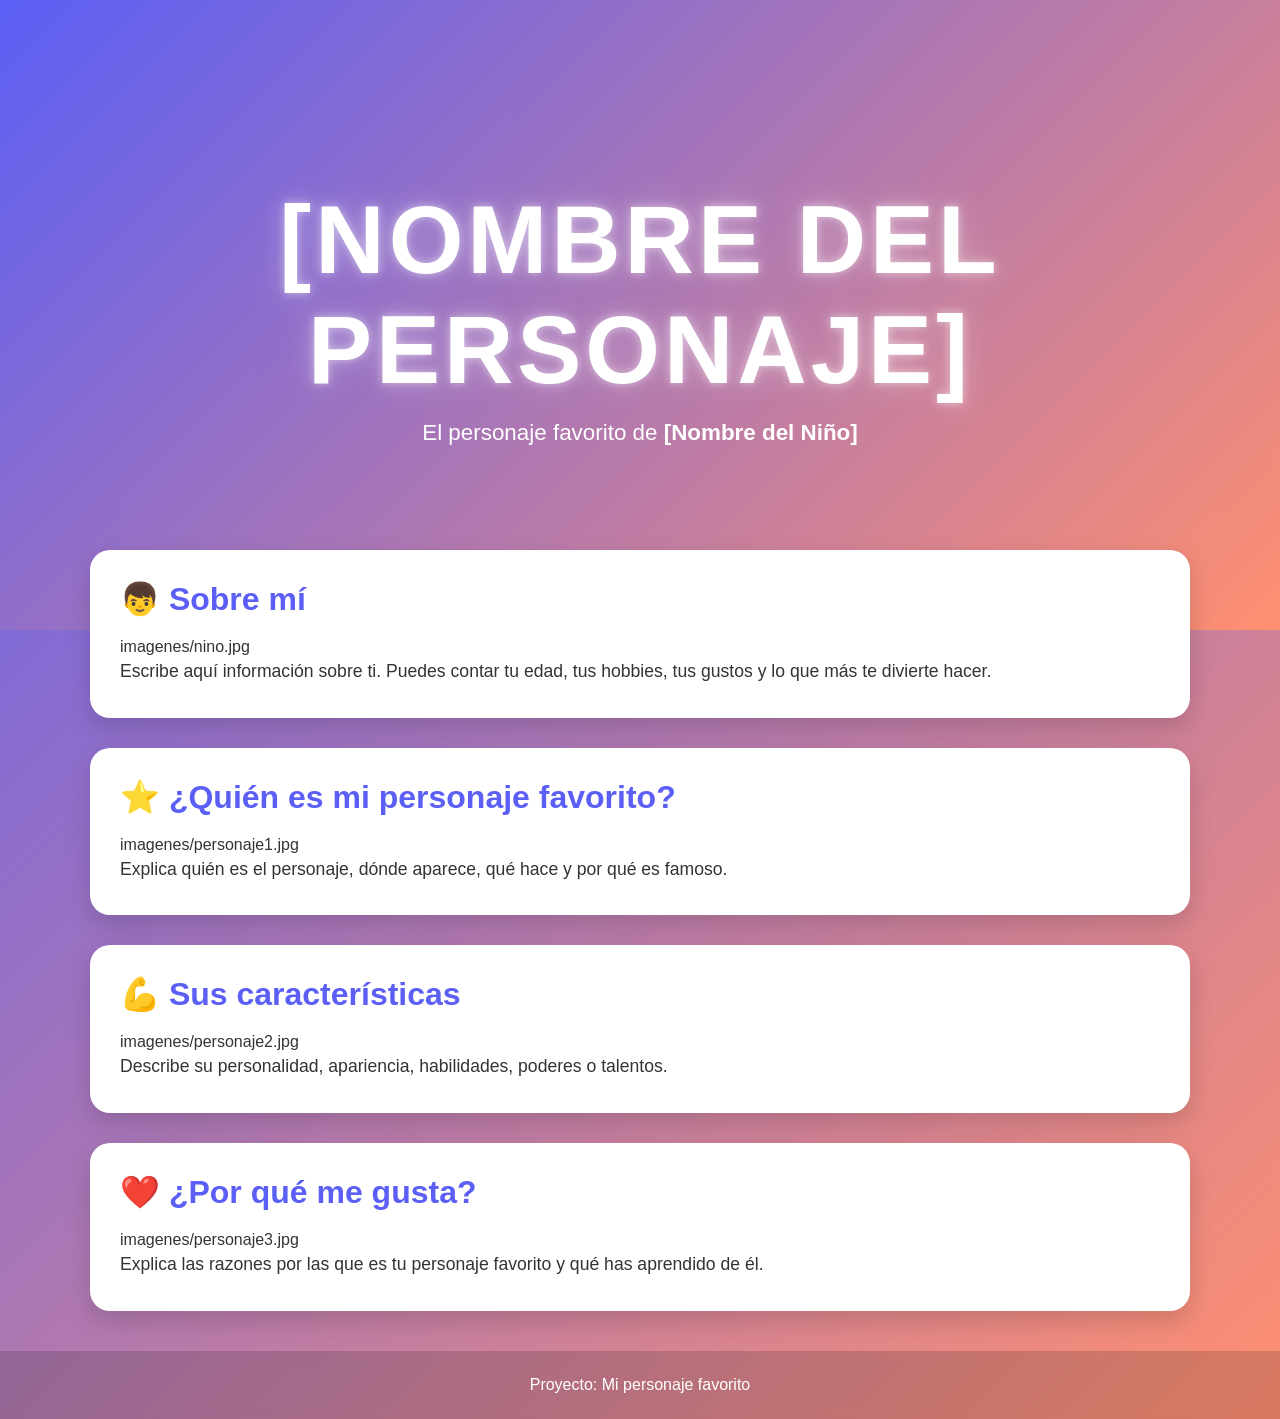
==== docs/personajeFavorito/index.html @ 9a723f3f "Automated update" ====
<!DOCTYPE html>
<html lang="es">

<head>
    <meta charset="UTF-8">
    <meta name="viewport" content="width=device-width, initial-scale=1.0">
    <title>[Nombre del Personaje]</title>
    <link rel="stylesheet" href="style.css">
</head>

<body>

    <header class="hero">
        <div class="hero-content">
            <h1>[NOMBRE DEL PERSONAJE]</h1>
            <p>El personaje favorito de <strong>[Nombre del Niño]</strong></p>
        </div>
    </header>

    <main>

        <section class="card">
            <h2>👦 Sobre mí</h2>
            imagenes/nino.jpg

            <p>
                Escribe aquí información sobre ti.
                Puedes contar tu edad, tus hobbies,
                tus gustos y lo que más te divierte hacer.
            </p>
        </section>

        <section class="card">
            <h2>⭐ ¿Quién es mi personaje favorito?</h2>
            imagenes/personaje1.jpg

            <p>
                Explica quién es el personaje, dónde aparece,
                qué hace y por qué es famoso.
            </p>
        </section>

        <section class="card">
            <h2>💪 Sus características</h2>
            imagenes/personaje2.jpg

            <p>
                Describe su personalidad, apariencia,
                habilidades, poderes o talentos.
            </p>
        </section>

        <section class="card">
            <h2>❤️ ¿Por qué me gusta?</h2>
            imagenes/personaje3.jpg

            <p>
                Explica las razones por las que es tu personaje favorito
                y qué has aprendido de él.
            </p>
        </section>

    </main>

    <footer>
        <p>Proyecto: Mi personaje favorito</p>
    </footer>

</body>

</html>
---- docs/personajeFavorito/style.css ----
/*======================================
  PALETA DE COLORES
======================================*/
:root {
    --color-primario: #5b5ff5;
    --color-secundario: #ff8f70;
}

/*======================================
  CONFIGURACIÓN GENERAL
======================================*/
* {
    margin: 0;
    padding: 0;
    box-sizing: border-box;
}

body {
    font-family: "Segoe UI", Arial, sans-serif;

    background: linear-gradient(
        135deg,
        var(--color-primario),
        var(--color-secundario)
    );

    min-height: 100vh;
    color: #333;
}

/*======================================
  HERO
======================================*/
.hero {
    height: 70vh;

    display: flex;
    justify-content: center;
    align-items: center;

    text-align: center;

    background: linear-gradient(
        135deg,
        var(--color-primario),
        var(--color-secundario)
    );

    color: white;
}

.hero-content {
    animation: aparecer 1.5s ease;
}

.hero h1 {
    font-size: clamp(3rem, 8vw, 6rem);
    letter-spacing: 4px;
    text-transform: uppercase;

    text-shadow:
        0 0 10px rgba(255,255,255,.5),
        0 0 30px rgba(255,255,255,.3);

    animation: flotar 3s ease-in-out infinite;
}

.hero p {
    font-size: 1.4rem;
    margin-top: 15px;
}

/*======================================
  CONTENEDOR
======================================*/
main {
    width: 90%;
    max-width: 1100px;

    margin: -80px auto 40px;
}

/*======================================
  TARJETAS
======================================*/
.card {
    background: white;

    margin-bottom: 30px;
    padding: 30px;

    border-radius: 20px;

    box-shadow: 0 10px 25px rgba(0,0,0,.15);

    transition: .3s;
}

.card:hover {
    transform: translateY(-8px);
}

.card h2 {
    color: var(--color-primario);
    margin-bottom: 20px;
    font-size: 2rem;
}

.card img {
    width: 100%;
    max-width: 450px;

    display: block;
    margin: 20px auto;

    border-radius: 15px;

    transition: .4s;
}

.card img:hover {
    transform: scale(1.05);
}

.card p {
    font-size: 1.1rem;
    line-height: 1.8;
}

/*======================================
  FOOTER
======================================*/
footer {
    text-align: center;

    padding: 25px;

    color: white;

    background: rgba(0,0,0,.15);

    backdrop-filter: blur(5px);
}

/*======================================
  ANIMACIONES
======================================*/
@keyframes aparecer {
    from {
        opacity: 0;
        transform: translateY(40px);
    }

    to {
        opacity: 1;
        transform: translateY(0);
    }
}

@keyframes flotar {
    0% {
        transform: translateY(0);
    }

    50% {
        transform: translateY(-10px);
    }

    100% {
        transform: translateY(0);
    }
}

/*======================================
  RESPONSIVE
======================================*/
@media (max-width: 768px) {

    .hero {
        height: 55vh;
    }

    .hero p {
        font-size: 1rem;
    }

    .card {
        padding: 20px;
    }

    .card h2 {
        font-size: 1.5rem;
    }
}
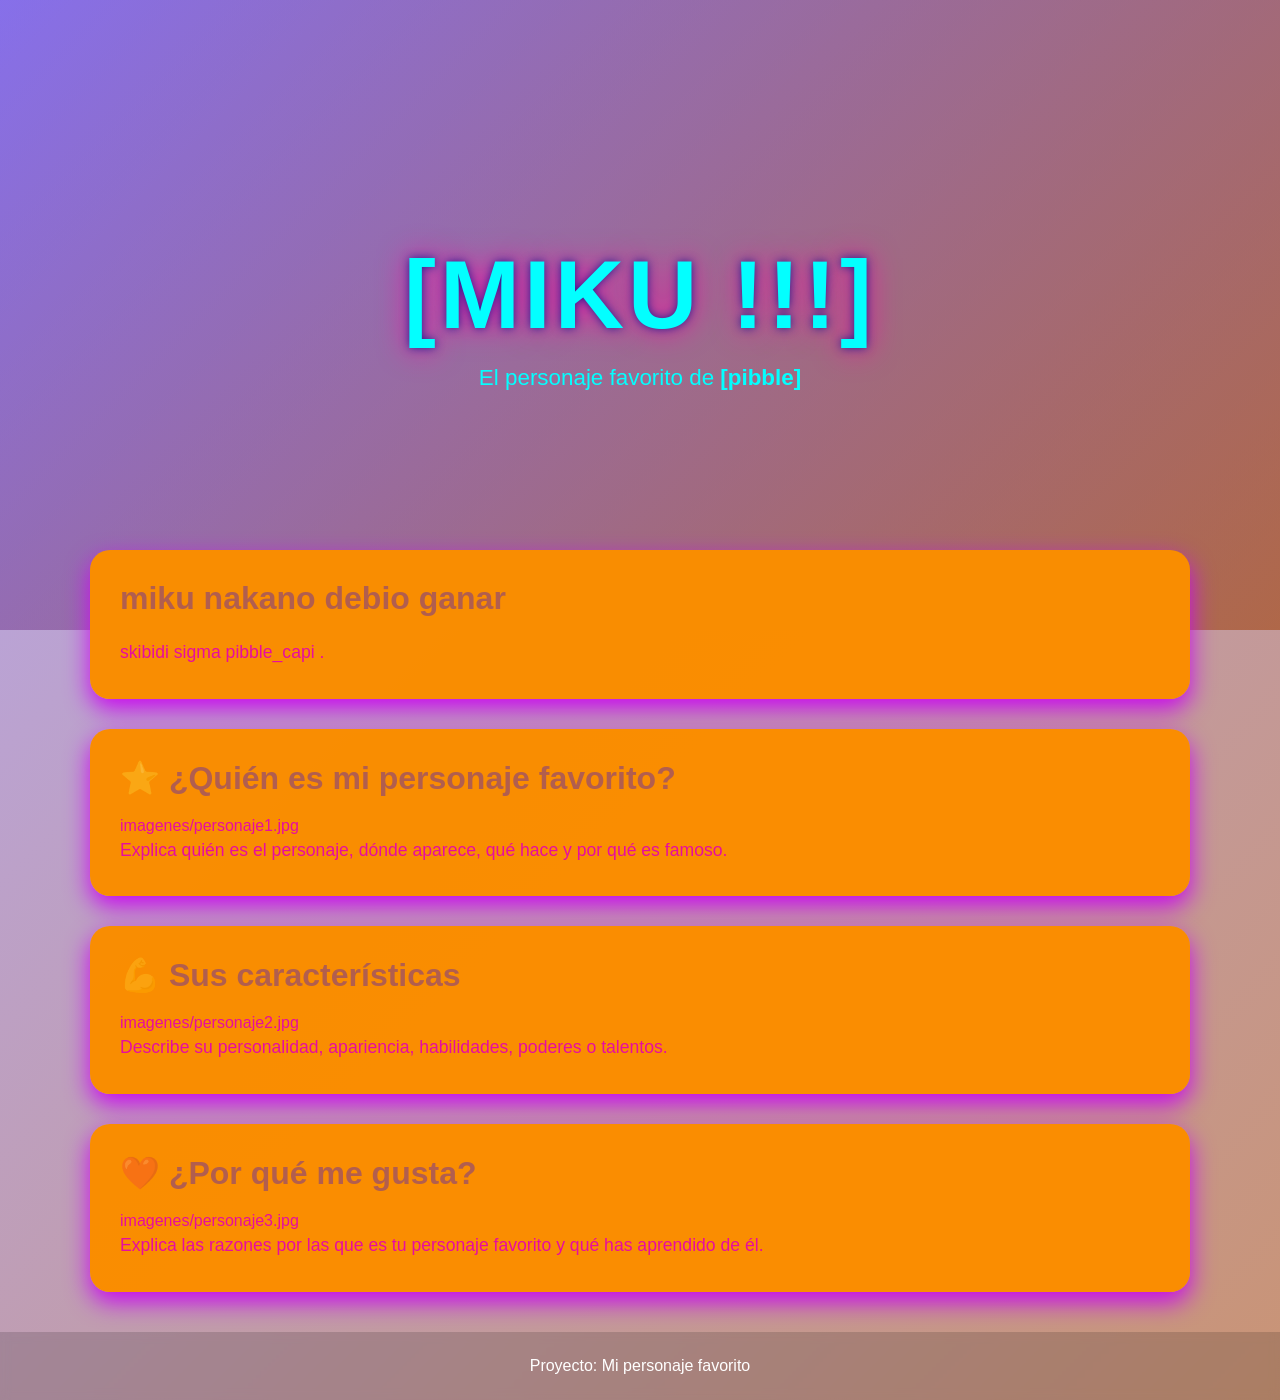
==== commit a76185e2: "steven" ====
--- a/docs/personajeFavorito/index.html
+++ b/docs/personajeFavorito/index.html
@@ -4,7 +4,7 @@
 <head>
     <meta charset="UTF-8">
     <meta name="viewport" content="width=device-width, initial-scale=1.0">
-    <title>[Nombre del Personaje]</title>
+    <title>[sigma_pibble]</title>
     <link rel="stylesheet" href="style.css">
 </head>
 
@@ -12,21 +12,22 @@
 
     <header class="hero">
         <div class="hero-content">
-            <h1>[NOMBRE DEL PERSONAJE]</h1>
-            <p>El personaje favorito de <strong>[Nombre del Niño]</strong></p>
+            <h1>[miku !!!]</h1>
+            <p>El personaje favorito de <strong>[pibble]</strong></p>
         </div>
+        <img style="100 px " src="https://imgs.search.brave.com/uAziX4pPkcynf675dCYeB0CtGGyTV3DprDBnLsvi4P8/rs:fit:860:0:0:0/g:ce/aHR0cHM6Ly9tLm1l/ZGlhLWFtYXpvbi5j/b20vaW1hZ2VzL0kv/NDFuWTRoUmFyT0wu/anBn
+        " alt="">
     </header>
 
     <main>
 
         <section class="card">
-            <h2>👦 Sobre mí</h2>
-            imagenes/nino.jpg
+            <h2>miku nakano debio ganar</h2>
+            
 
             <p>
-                Escribe aquí información sobre ti.
-                Puedes contar tu edad, tus hobbies,
-                tus gustos y lo que más te divierte hacer.
+                skibidi sigma pibble_capi
+                .
             </p>
         </section>
 
--- a/docs/personajeFavorito/style.css
+++ b/docs/personajeFavorito/style.css
@@ -2,8 +2,8 @@
   PALETA DE COLORES
 ======================================*/
 :root {
-    --color-primario: #5b5ff5;
-    --color-secundario: #ff8f70;
+    --color-primario: #310adb5b;
+    --color-secundario: #a0420c91;
 }
 
 /*======================================
@@ -25,7 +25,7 @@
     );
 
     min-height: 100vh;
-    color: #333;
+    color: #e70d9f;
 }
 
 /*======================================
@@ -46,7 +46,7 @@
         var(--color-secundario)
     );
 
-    color: white;
+    color: rgb(3, 255, 255);
 }
 
 .hero-content {
@@ -59,8 +59,8 @@
     text-transform: uppercase;
 
     text-shadow:
-        0 0 10px rgba(255,255,255,.5),
-        0 0 30px rgba(255,255,255,.3);
+        0 0 10px rgba(7, 20, 141, 0.836),
+        0 0 30px rgba(245, 6, 165, 0.993);
 
     animation: flotar 3s ease-in-out infinite;
 }
@@ -84,14 +84,14 @@
   TARJETAS
 ======================================*/
 .card {
-    background: white;
+    background: rgba(250, 142, 1, 0.993);
 
     margin-bottom: 30px;
     padding: 30px;
 
     border-radius: 20px;
 
-    box-shadow: 0 10px 25px rgba(0,0,0,.15);
+    box-shadow: 0 10px 25px rgb(201, 7, 240);
 
     transition: .3s;
 }
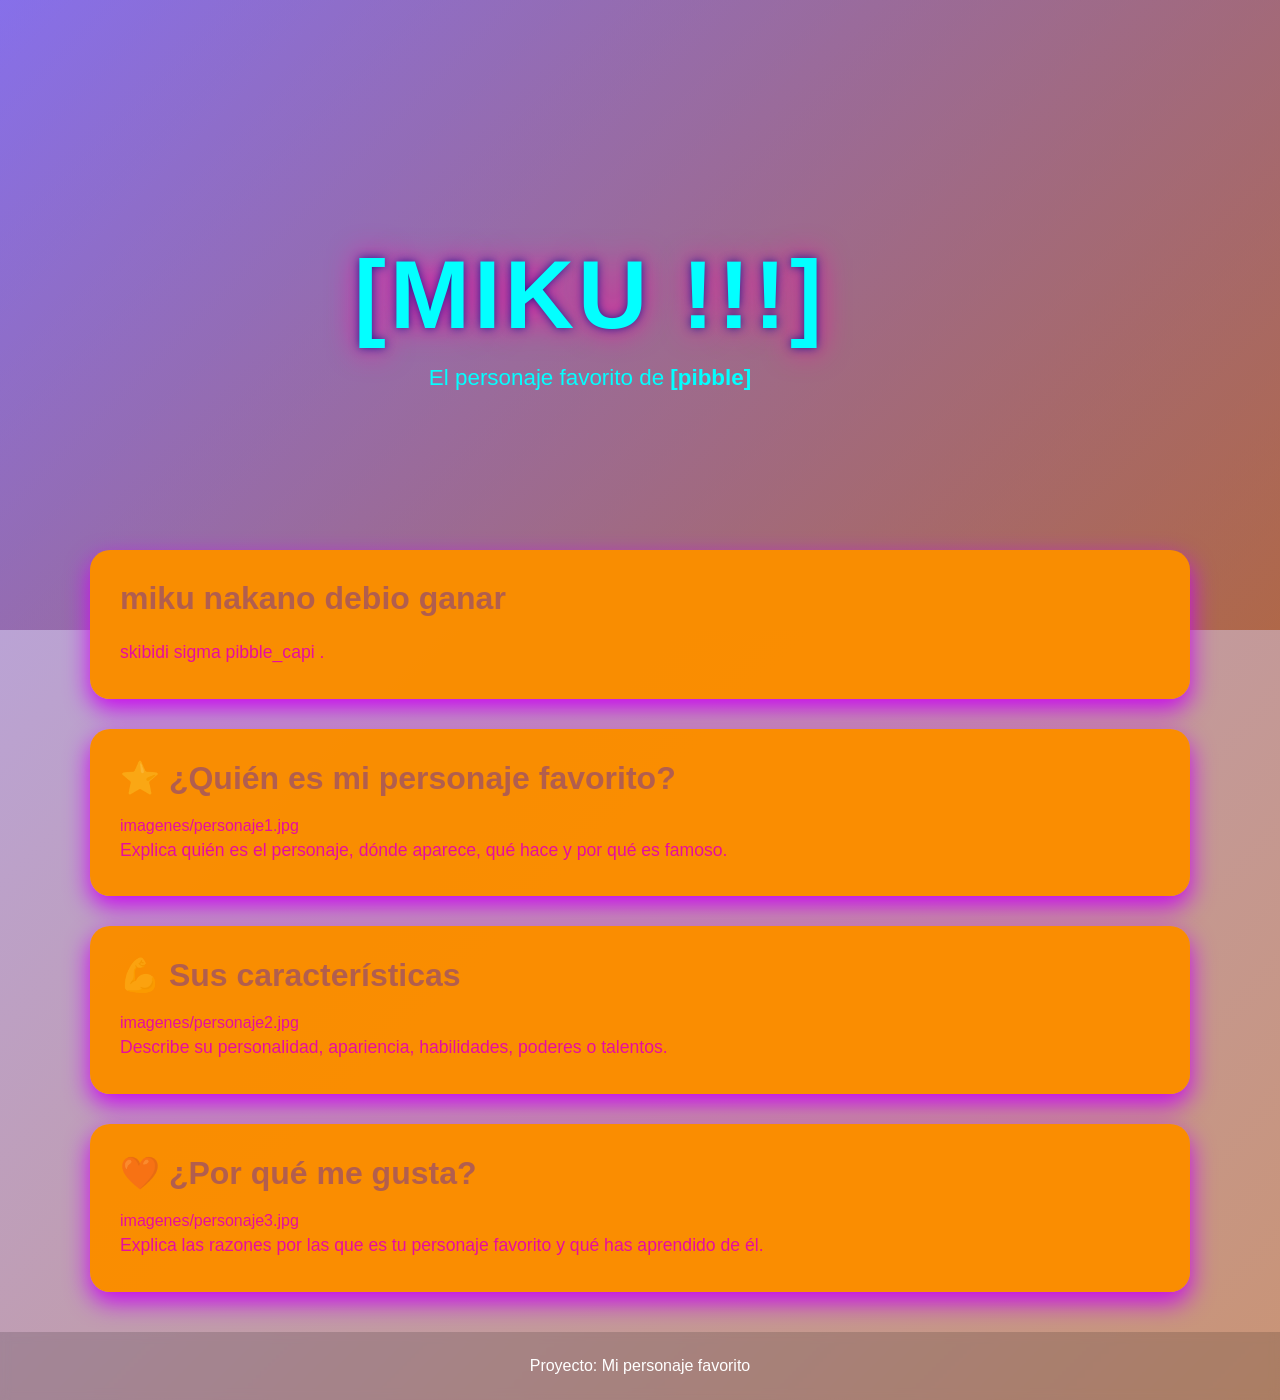
==== commit 5f5d921e: "pibbleman git push origin main git add . git commit -m pibbleman" ====
--- a/docs/personajeFavorito/index.html
+++ b/docs/personajeFavorito/index.html
@@ -15,8 +15,7 @@
             <h1>[miku !!!]</h1>
             <p>El personaje favorito de <strong>[pibble]</strong></p>
         </div>
-        <img style="100 px " src="https://imgs.search.brave.com/uAziX4pPkcynf675dCYeB0CtGGyTV3DprDBnLsvi4P8/rs:fit:860:0:0:0/g:ce/aHR0cHM6Ly9tLm1l/ZGlhLWFtYXpvbi5j/b20vaW1hZ2VzL0kv/NDFuWTRoUmFyT0wu/anBn
-        " alt="">
+        <img style="width: 100px;" src="https://imgs.search.brave.com/uAziX4pPkcynf675dCYeB0CtGGyTV3DprDBnLsvi4P8/rs:fit:860:0:0:0/g:ce/aHR0cHM6Ly9tLm1l/ZGlhLWFtYXpvbi5j/b20vaW1hZ2VzL0kv/NDFuWTRoUmFyT0wu/anBn" alt="">
     </header>
 
     <main>
